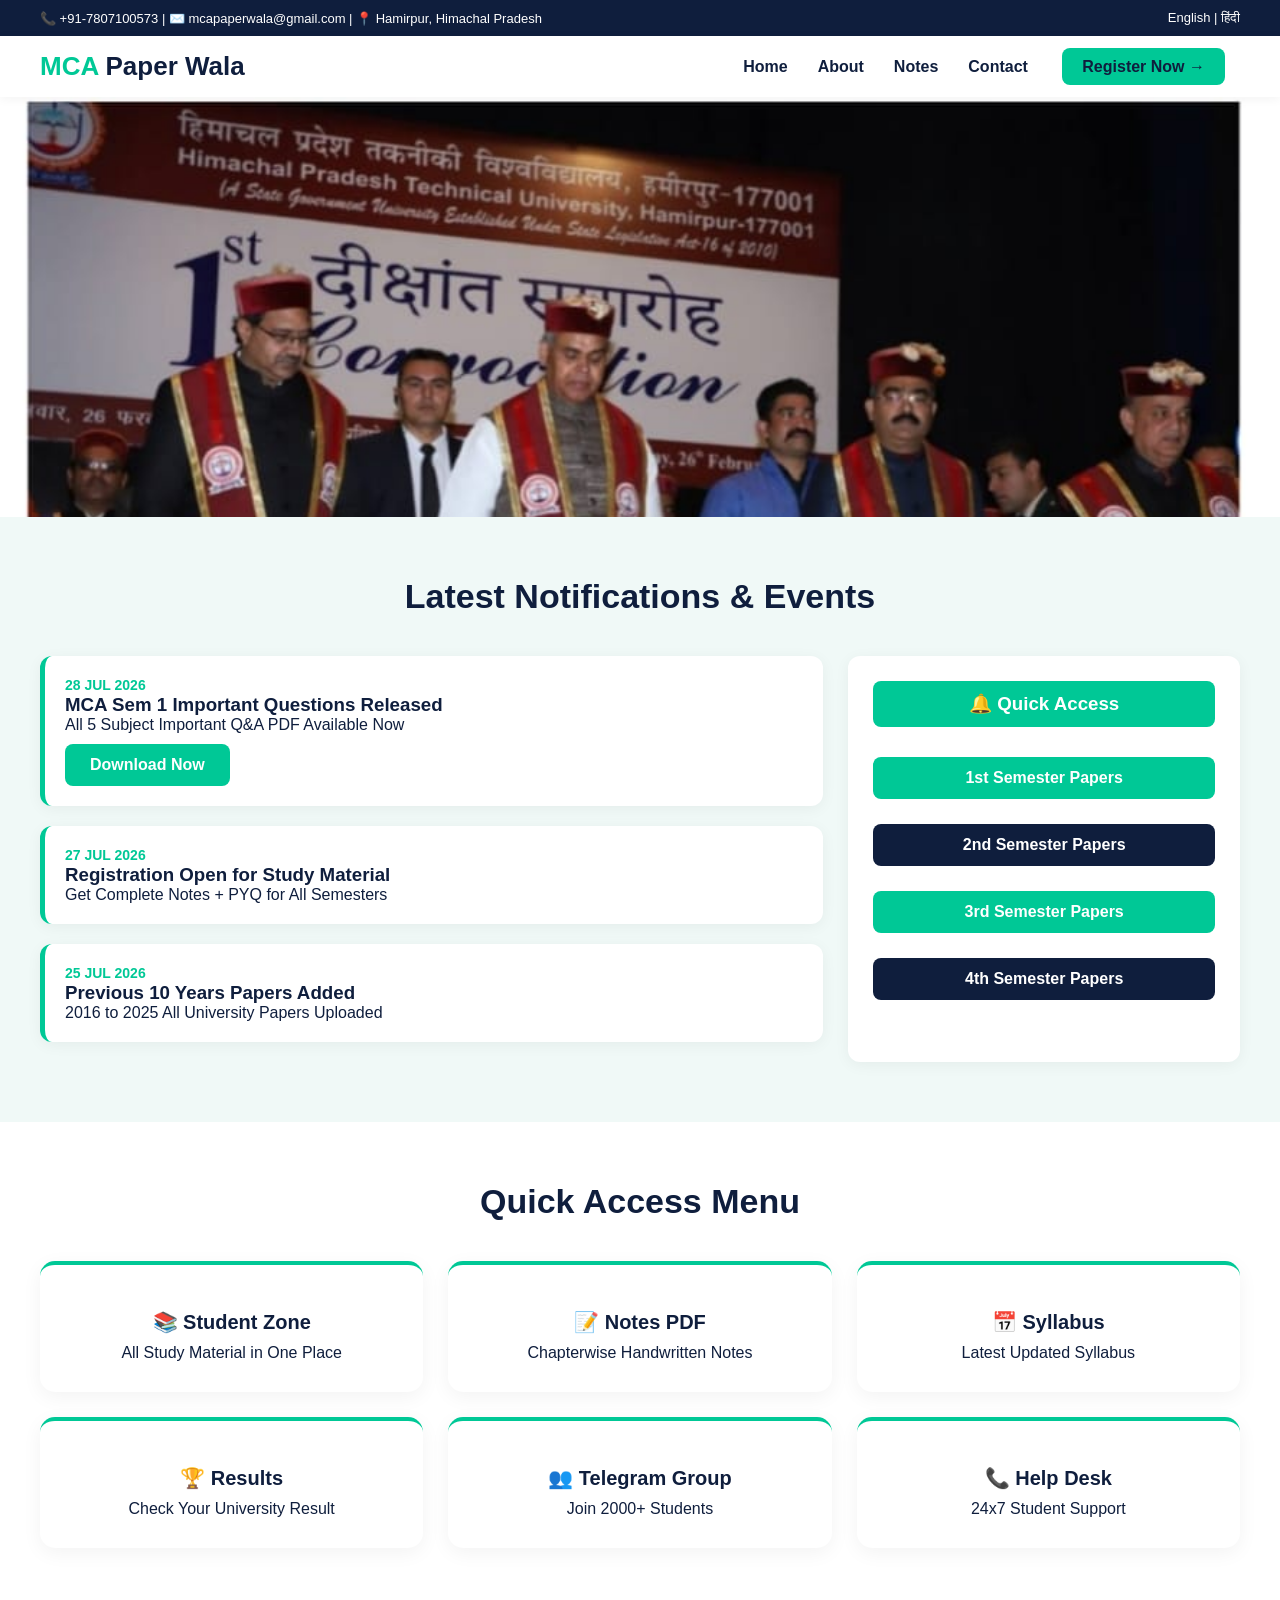
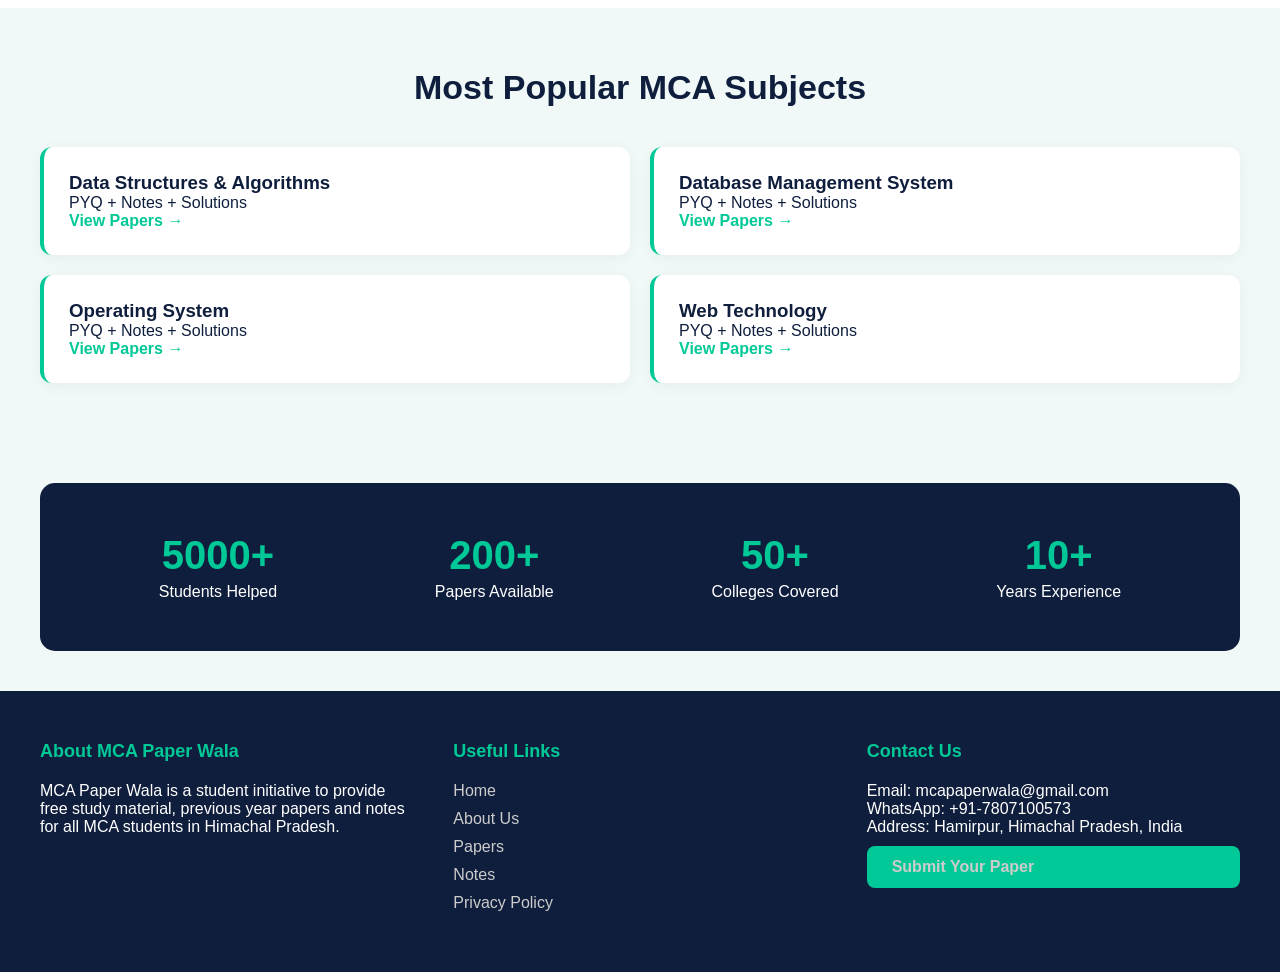
==== index.html @ 7e5f07be "Update index.html" ====
<!DOCTYPE html>
<html lang="hi">
<head>
<meta charset="UTF-8">
<meta name="viewport" content="width=device-width, initial-scale=1.0">
<title>MCA Paper Wala - Himachal MCA University</title>
<style>
:root{
  --navy: #0f1e3d;
  --teal: #00c896;
  --light-bg: #f0f9f7;
  --white: #ffffff;
}
*{margin:0;padding:0;box-sizing:border-box;font-family:'Segoe UI', Arial, sans-serif}
body{background:var(--light-bg);color:var(--navy)}
a{text-decoration:none}

/* TOP BAR */
.topbar{background:var(--navy);color:white;padding:10px 40px;font-size:13px;display:flex;justify-content:space-between;align-items:center}
.topbar a{color:white;margin:0 8px}

/* HEADER */
.header{background:var(--white);padding:15px 40px;display:flex;justify-content:space-between;align-items:center;box-shadow:0 2px 10px rgba(0,0,0,0.05);position:sticky;top:0;z-index:100}
.header h1{color:var(--teal);font-size:26px}
.header h1 span{color:var(--navy)}
.nav a{margin:0 15px;color:var(--navy);font-weight:600;transition:0.3s}
.nav a:hover{color:var(--teal)}
.btn-contact{background:var(--teal);color:white;padding:10px 20px;border-radius:8px;font-weight:bold;transition:0.3s}
.btn-contact:hover{background:#00a87a}

/* SLIDER */
.slider{position:relative;width:100%;height:420px;overflow:hidden;background:#000}
.slides{display:flex;width:400%;animation:slide 15s infinite}
.slide{width:25%;position:relative}
.slide img{width:100%;height:420px;object-fit:cover}
.slide-text{position:absolute;bottom:40px;left:50px;color:white;background:rgba(15,30,61,0.8);padding:20px 30px;border-radius:10px;max-width:500px}
.slide-text h2{color:var(--teal);font-size:28px;margin-bottom:5px}
@keyframes slide{
 0%{margin-left:0} 20%{margin-left:0}
 25%{margin-left:-100%} 45%{margin-left:-100%}
 50%{margin-left:-200%} 70%{margin-left:-200%}
 75%{margin-left:-300%} 95%{margin-left:-300%}
}

/* SECTIONS */
.section{padding:60px 40px}
.section h2{text-align:center;color:var(--navy);margin-bottom:40px;font-size:34px}

/* NOTIFICATIONS */
.notice-grid{display:grid;grid-template-columns:2fr 1fr;gap:25px}
.notice-box{background:white;padding:20px;border-radius:12px;box-shadow:0 3px 15px rgba(0,0,0,0.05);border-left:5px solid var(--teal);margin-bottom:20px;transition:0.3s}
.notice-box:hover{transform:translateX(5px)}
.notice-box span{color:var(--teal);font-weight:bold;font-size:14px}
.notice-sidebar{background:white;padding:25px;border-radius:12px;box-shadow:0 3px 15px rgba(0,0,0,0.05)}
.notice-sidebar h3{background:var(--teal);color:white;padding:12px;border-radius:8px;text-align:center;margin-bottom:20px}

/* CARDS */
.cards{display:grid;grid-template-columns:repeat(3,1fr);gap:25px}
.card{background:var(--white);padding:30px;border-radius:15px;text-align:center;box-shadow:0 5px 20px rgba(0,0,0,0.05);border-top:4px solid var(--teal);transition:0.3s}
.card:hover{transform:translateY(-8px);box-shadow:0 8px 25px rgba(0,201,150,0.2)}
.card h3{color:var(--navy);margin:15px 0 10px;font-size:20px}

/* PROGRAMS */
.program-grid{display:grid;grid-template-columns:repeat(2,1fr);gap:20px}
.program-card{background:white;padding:25px;border-radius:12px;box-shadow:0 3px 15px rgba(0,0,0,0.05);border-left:4px solid var(--teal)}
.program-card a{color:var(--teal);font-weight:bold}

/* STATS */
.stats{display:flex;justify-content:space-around;background:var(--navy);color:white;padding:50px 40px;border-radius:15px;margin:40px;text-align:center}
.stats h2{color:var(--teal);font-size:40px;margin-bottom:5px}

/* FOOTER */
.footer{background:var(--navy);color:white;padding:50px 40px;display:grid;grid-template-columns:repeat(3,1fr);gap:40px}
.footer h4{color:var(--teal);margin-bottom:20px;font-size:18px}
.footer a{color:#ccc;display:block;margin:10px 0;transition:0.3s}
.footer a:hover{color:var(--teal)}

/* BUTTONS */
.btn-form{background:var(--teal);color:white;padding:12px 25px;border-radius:8px;display:inline-block;font-weight:bold;margin-top:10px;transition:0.3s}
.btn-form:hover{background:#00a87a}
</style>
</head>
<body>

<div class="topbar">
  <div>📞 +91-7807100573 | ✉️ mcapaperwala@gmail.com | 📍 Hamirpur, Himachal Pradesh</div>
  <div>English | हिंदी</div>
</div>

<div class="header">
  <h1>MCA <span>Paper Wala</span></h1>
  <div class="nav">
    <a href="home.html">Home</a><a href="about.html">About</a><a href="#">Notes</a><a href="contact.html">Contact</a>
    <a href="https://docs.google.com/forms/d/e/1FAIpQLSftZk3OR7SkCFFyH87PvgUUuGNHe38t-pFVLZ9799YtoOg_xA/viewform?usp=header" target="_blank" class="btn-contact">Register Now →</a>
  </div>
</div>

<!-- SLIDER SECTION -->
<div class="slider">
  <div class="slides">
    <div class="slide">
      <img src="slide2.jpg.jpeg" alt="Tech Fest" style="width:100%; height:auto; display:block;">
      <div class="slide-text">
        <h2>Annual Tech Fest 2026</h2>
        <p>Student won 1st prize in Activity</p>
      </div>
    </div>
    <div class="slide">
      <img src="slide1.jpg" alt="Event 2">
      <div class="slide-text">
        <h2>Himachal Pradesh Technical University </h2>
        <p>MCA Students courses  in Coding & Web Development</p>
      </div>
    </div>
    <div class="slide">
      <img src="slide3.jpg.jpeg" alt="Event 3">
      <div class="slide-text">
        <h2>Free Paper on Library</h2>
        <p>Previous Year Papers distributed to 500+ MCA Students</p>
      </div>
    </div>
    <div class="slide">
      <img src="slide4.jpeg" alt="Event 4">
      <div class="slide-text">
        <h2>Guest Lecture on AI & Data Science</h2>
        <p>Industry Experts from Google & Microsoft shared knowledge</p>
      </div>
    </div>
  </div>
</div>

<!-- NOTIFICATIONS SECTION -->
<div class="section">
  <h2>Latest Notifications & Events</h2>
  <div class="notice-grid">
    <div>
      <div class="notice-box">
        <span>28 JUL 2026</span> 
        <h3>MCA Sem 1 Important Questions Released</h3>
        <p>All 5 Subject Important Q&A PDF Available Now</p>
        <a href="https://docs.google.com/forms/d/e/1FAIpQLSftZk3OR7SkCFFyH87PvgUUuGNHe38t-pFVLZ9799YtoOg_xA/viewform?usp=header" target="_blank" class="btn-form">Download Now</a>
      </div>
      <div class="notice-box">
        <span>27 JUL 2026</span> 
        <h3>Registration Open for Study Material</h3>
        <p>Get Complete Notes + PYQ for All Semesters</p>
      </div>
      <div class="notice-box">
        <span>25 JUL 2026</span> 
        <h3>Previous 10 Years Papers Added</h3>
        <p>2016 to 2025 All University Papers Uploaded</p>
      </div>
    </div>
    <div class="notice-sidebar">
      <h3>🔔 Quick Access</h3>
      <a href="#" class="btn-form" style="width:100%;text-align:center;margin-bottom:15px">1st Semester Papers</a>
      <a href="#" class="btn-form" style="width:100%;text-align:center;margin-bottom:15px;background:var(--navy)">2nd Semester Papers</a>
      <a href="semester3.html" class="btn-form" style="width:100%;text-align:center;margin-bottom:15px">3rd Semester Papers</a>
      <a href="#" class="btn-form" style="width:100%;text-align:center;background:var(--navy)">4th Semester Papers</a>
    </div>
  </div>
</div>

<!-- QUICK ACCESS SECTION -->
<div class="section" style="background:white">
  <h2>Quick Access Menu</h2>
  <div class="cards">
    <div class="card"><h3>📚 Student Zone</h3><p>All Study Material in One Place</p></div>
    <div class="card"><h3>📝 Notes PDF</h3><p>Chapterwise Handwritten Notes</p></div>
    <div class="card"><a href="syllabus.html" style="text-decoration:none; color:inherit;"> <h3>📅 Syllabus</h3><p>Latest Updated Syllabus</p></a></div>
    <div class="card"><h3>🏆 Results</h3><p>Check Your University Result</p></div>
    <div class="card"><h3>👥 Telegram Group</h3><p>Join 2000+ Students</p></div>
    <div class="card"><h3>📞 Help Desk</h3><p>24x7 Student Support</p></div>
  </div>
</div>

<!-- PROGRAMS SECTION -->
<div class="section">
  <h2>Most Popular MCA Subjects</h2>
  <div class="program-grid">
    <div class="program-card"><h3>Data Structures & Algorithms</h3><p>PYQ + Notes + Solutions</p><a href="#">View Papers →</a></div>
    <div class="program-card"><h3>Database Management System</h3><p>PYQ + Notes + Solutions</p><a href="#">View Papers →</a></div>
    <div class="program-card"><h3>Operating System</h3><p>PYQ + Notes + Solutions</p><a href="#">View Papers →</a></div>
    <div class="program-card"><h3>Web Technology</h3><p>PYQ + Notes + Solutions</p><a href="#">View Papers →</a></div>
  </div>
</div>

<!-- STATS SECTION -->
<div class="stats">
  <div><h2>5000+</h2>Students Helped</div>
  <div><h2>200+</h2>Papers Available</div>
  <div><h2>50+</h2>Colleges Covered</div>
  <div><h2>10+</h2>Years Experience</div>
</div>

<!-- FOOTER SECTION -->
<div class="footer">
  <div>
    <h4>About MCA Paper Wala</h4>
    <p>MCA Paper Wala is a student initiative to provide free study material, previous year papers and notes for all MCA students in Himachal Pradesh.</p>
  </div>
  <div>
    <h4>Useful Links</h4>
    <a href="#">Home</a>
    <a href="#">About Us</a>
    <a href="#">Papers</a>
    <a href="#">Notes</a>
    <a href="#">Privacy Policy</a>
  </div>
  <div>
    <h4>Contact Us</h4>
    <p>Email: mcapaperwala@gmail.com</p>
    <p>WhatsApp: +91-7807100573</p>
    <p>Address: Hamirpur, Himachal Pradesh, India</p>
    <a href="https://docs.google.com/forms/d/e/1FAIpQLSftZk3OR7SkCFFyH87PvgUUuGNHe38t-pFVLZ9799YtoOg_xA/viewform?usp=header" target="_blank" class="btn-form">Submit Your Paper</a>
  </div>
</div>

</body>
</html>
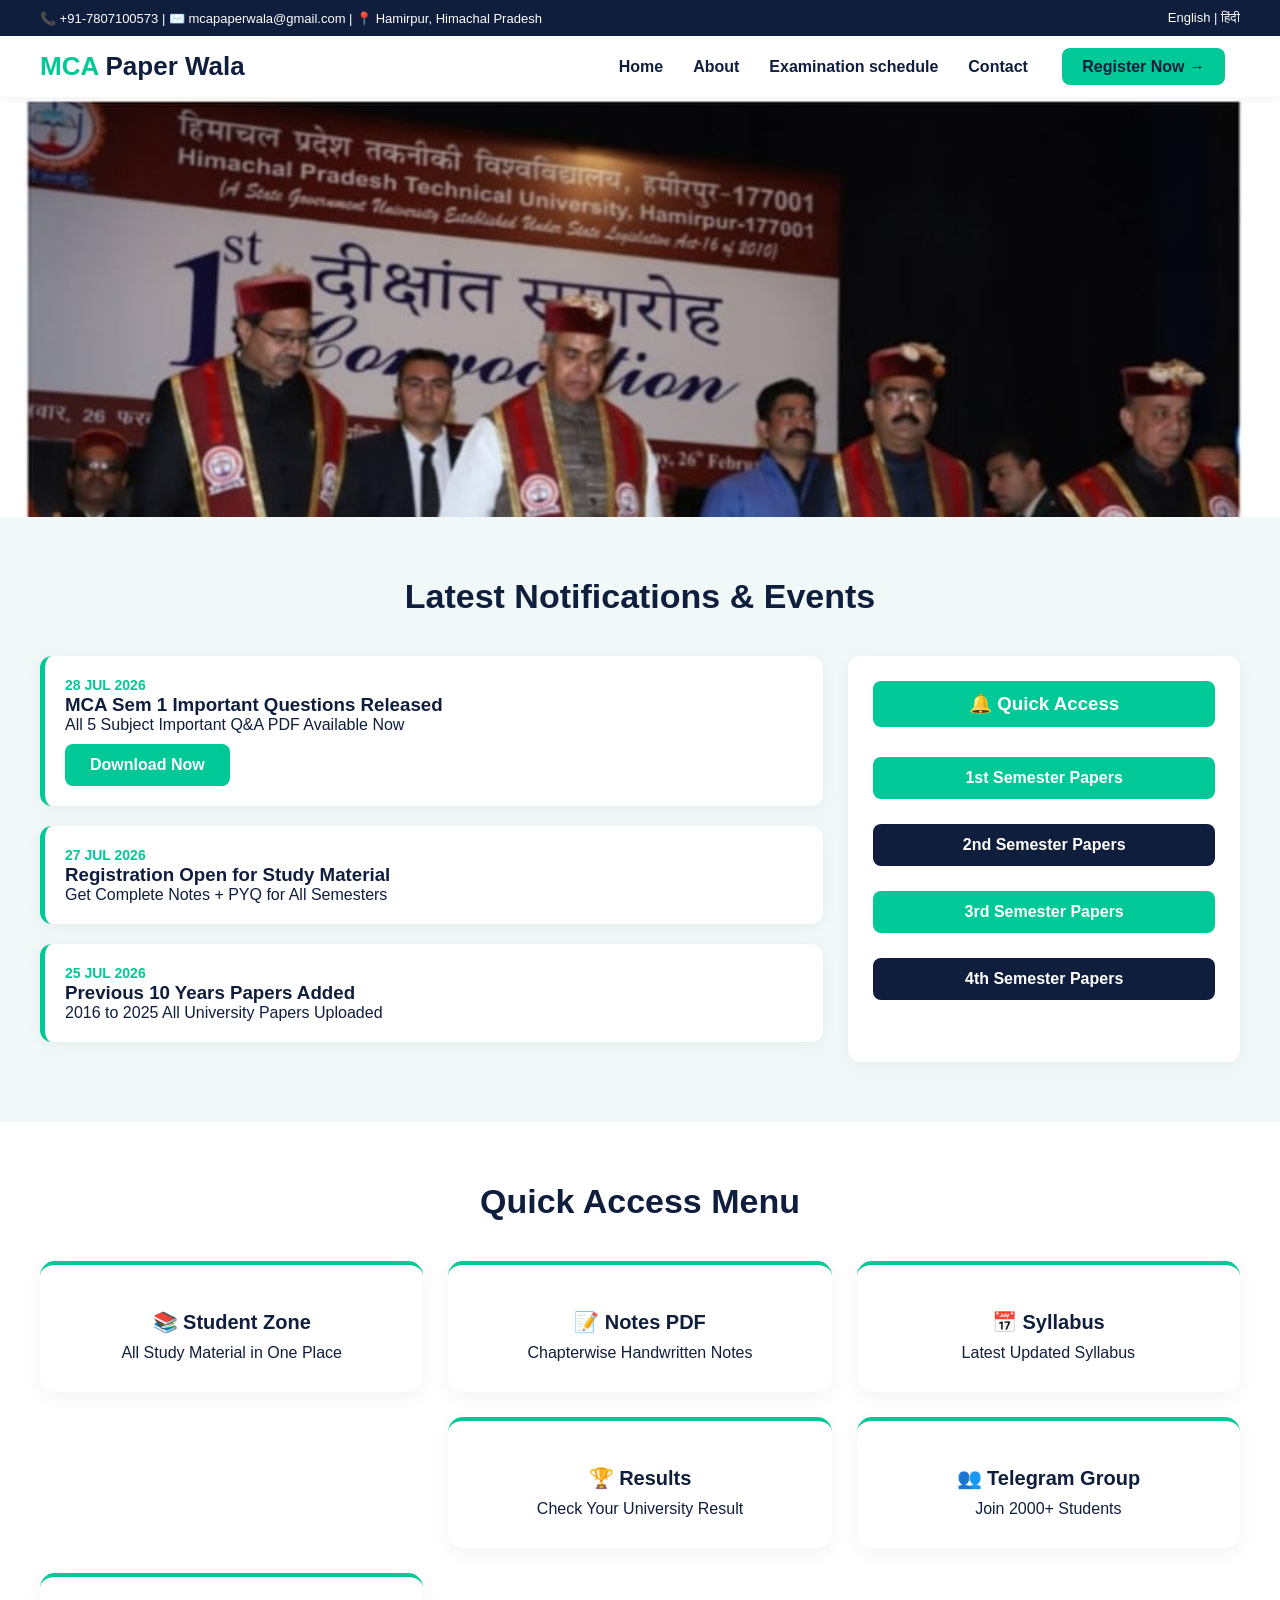
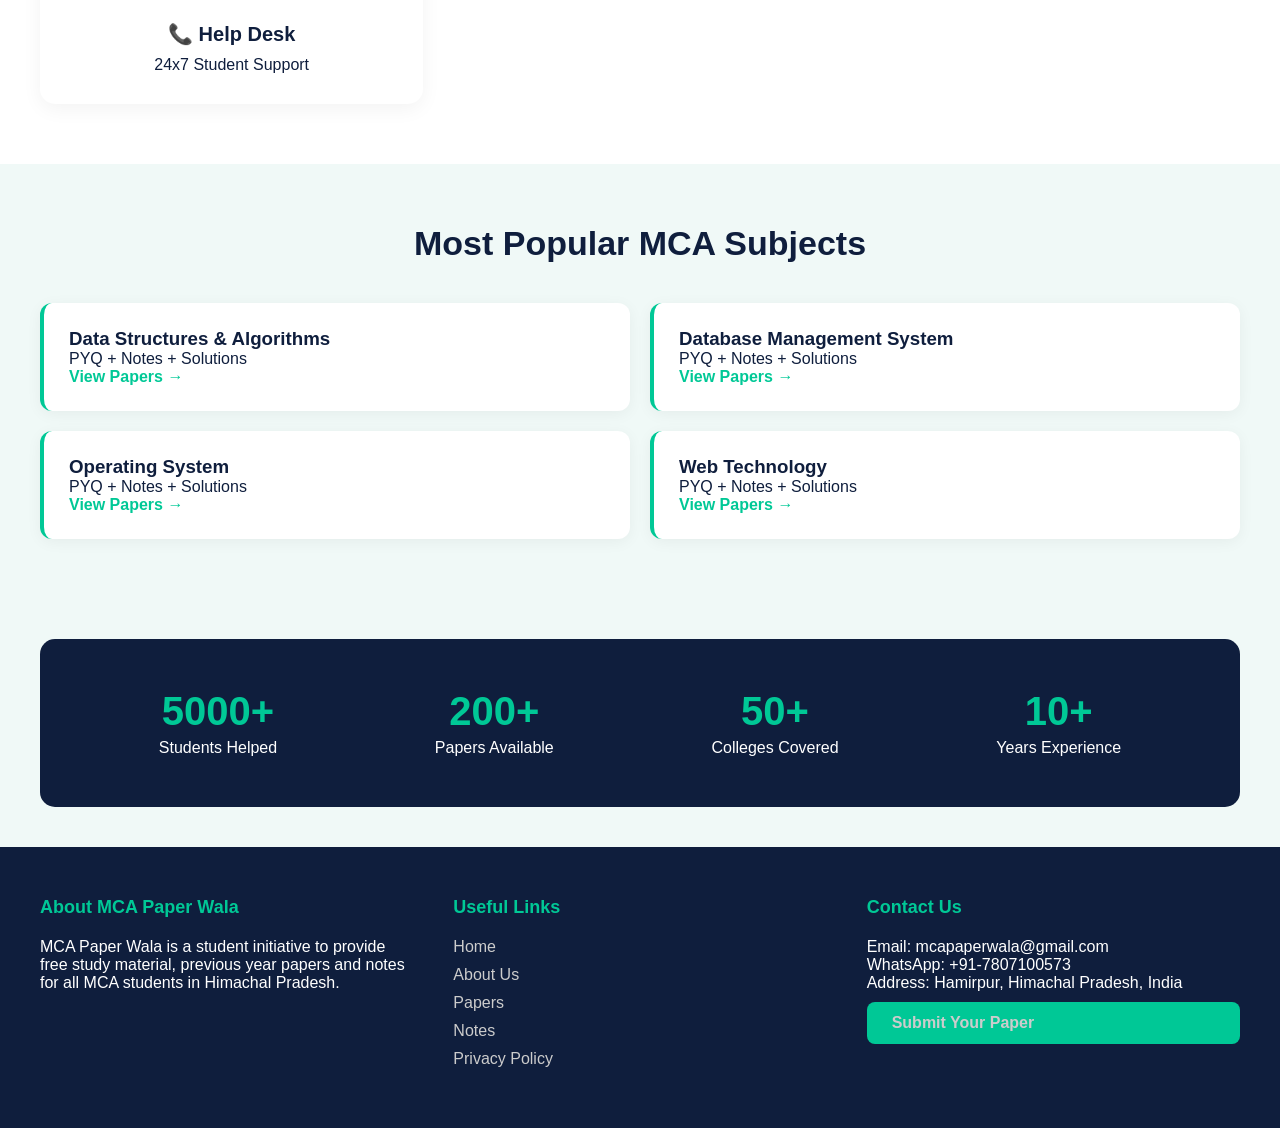
==== commit dfea6906: "Fix HTML encoding issues and update links" ====
--- a/index.html
+++ b/index.html
@@ -90,7 +90,7 @@
 <div class="header">
   <h1>MCA <span>Paper Wala</span></h1>
   <div class="nav">
-    <a href="home.html">Home</a><a href="about.html">About</a><a href="#">Notes</a><a href="contact.html">Contact</a>
+    <a href="home.html">Home</a><a href="about.html">About</a><a href="Examination schedule.html">Examination schedule</a><a href="contact.html">Contact</a>
     <a href="https://docs.google.com/forms/d/e/1FAIpQLSftZk3OR7SkCFFyH87PvgUUuGNHe38t-pFVLZ9799YtoOg_xA/viewform?usp=header" target="_blank" class="btn-contact">Register Now →</a>
   </div>
 </div>
@@ -153,10 +153,10 @@
     </div>
     <div class="notice-sidebar">
       <h3>🔔 Quick Access</h3>
-      <a href="#" class="btn-form" style="width:100%;text-align:center;margin-bottom:15px">1st Semester Papers</a>
-      <a href="#" class="btn-form" style="width:100%;text-align:center;margin-bottom:15px;background:var(--navy)">2nd Semester Papers</a>
+      <a href="semester1.html" class="btn-form" style="width:100%;text-align:center;margin-bottom:15px">1st Semester Papers</a>
+      <a href="semester2.html" class="btn-form" style="width:100%;text-align:center;margin-bottom:15px;background:var(--navy)">2nd Semester Papers</a>
       <a href="semester3.html" class="btn-form" style="width:100%;text-align:center;margin-bottom:15px">3rd Semester Papers</a>
-      <a href="#" class="btn-form" style="width:100%;text-align:center;background:var(--navy)">4th Semester Papers</a>
+      <a href="semester4.html" class="btn-form" style="width:100%;text-align:center;background:var(--navy)">4th Semester Papers</a>
     </div>
   </div>
 </div>
@@ -168,7 +168,8 @@
     <div class="card"><h3>📚 Student Zone</h3><p>All Study Material in One Place</p></div>
     <div class="card"><h3>📝 Notes PDF</h3><p>Chapterwise Handwritten Notes</p></div>
     <div class="card"><a href="syllabus.html" style="text-decoration:none; color:inherit;"> <h3>📅 Syllabus</h3><p>Latest Updated Syllabus</p></a></div>
-    <div class="card"><h3>🏆 Results</h3><p>Check Your University Result</p></div>
+    <a href="https://himturesult.indiaresults.com/hp/himtu/hp-himtu/query.aspx?chk=Y&id=1800266831" target="_blank" style="text-decoration:none; color:inherit;">
+    <div class="card"><h3>🏆 Results</h3><p>Check Your University Result</p></a></div>
     <div class="card"><h3>👥 Telegram Group</h3><p>Join 2000+ Students</p></div>
     <div class="card"><h3>📞 Help Desk</h3><p>24x7 Student Support</p></div>
   </div>
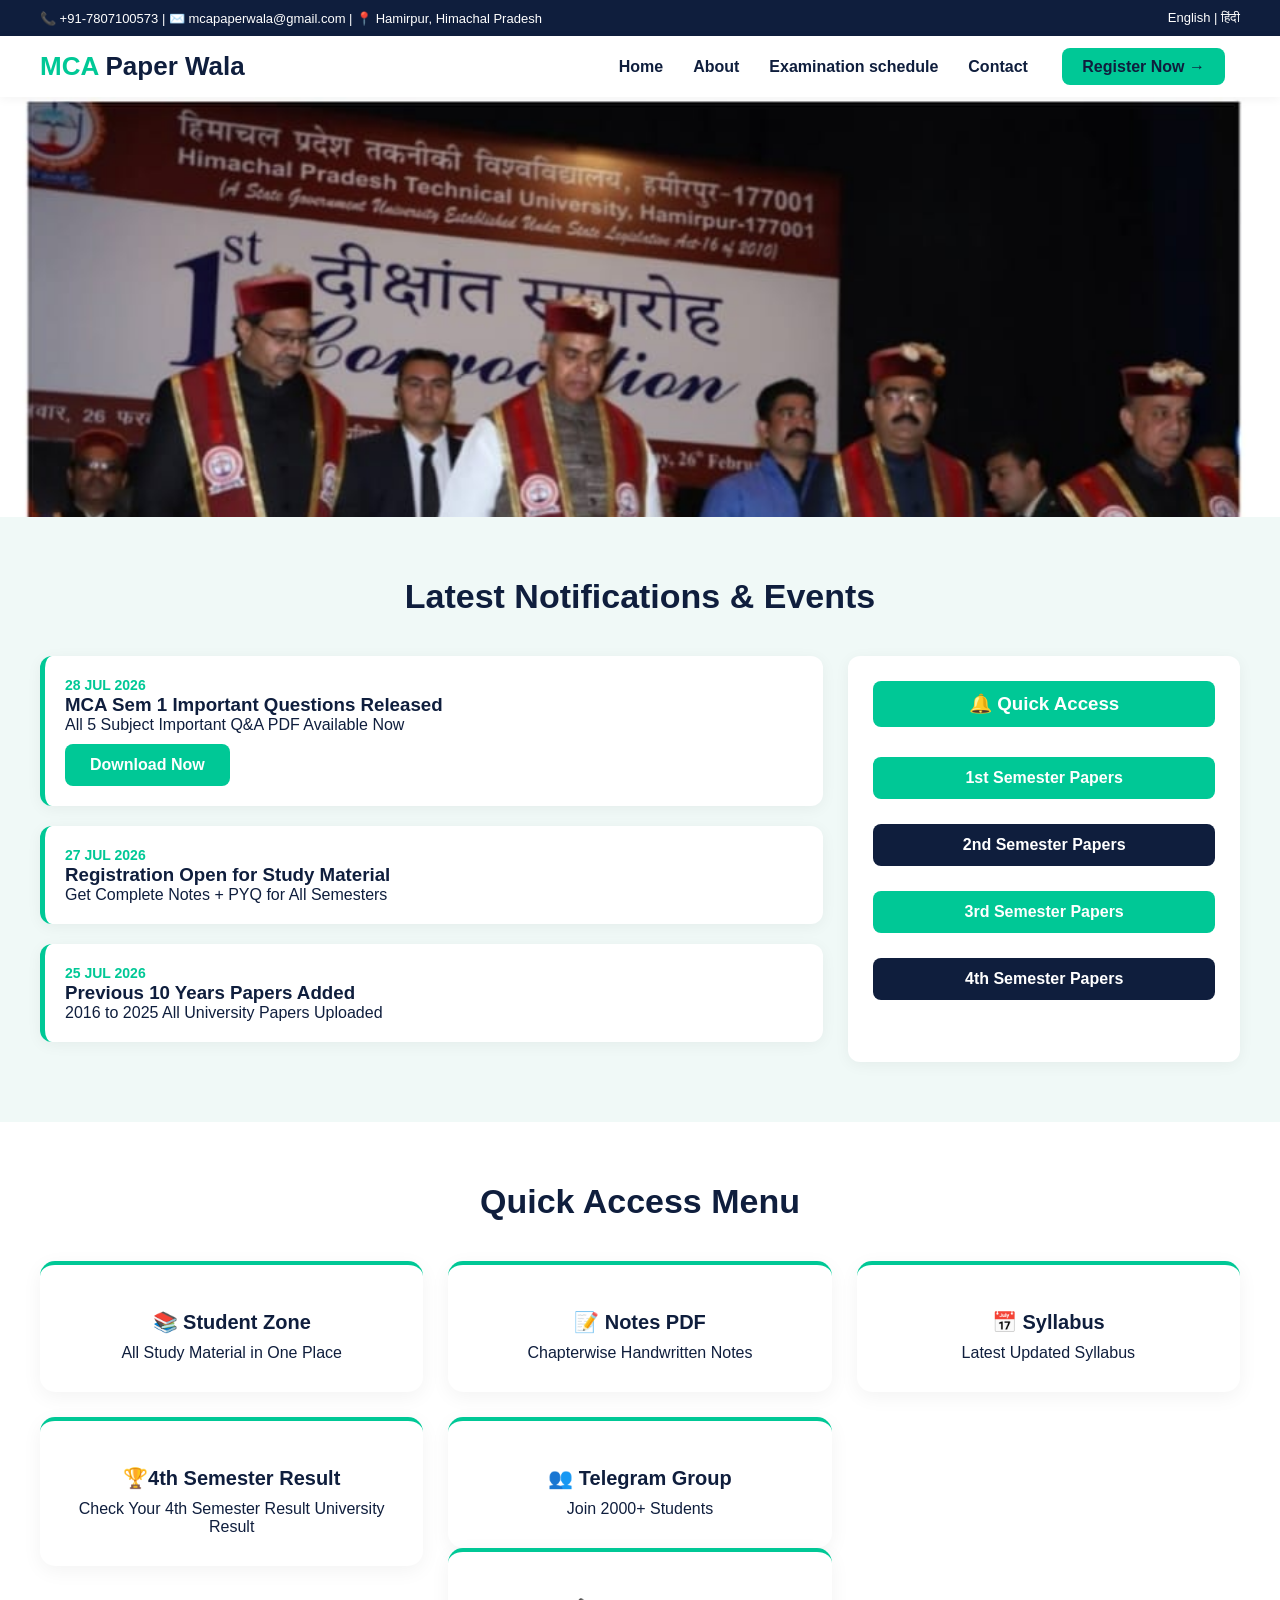
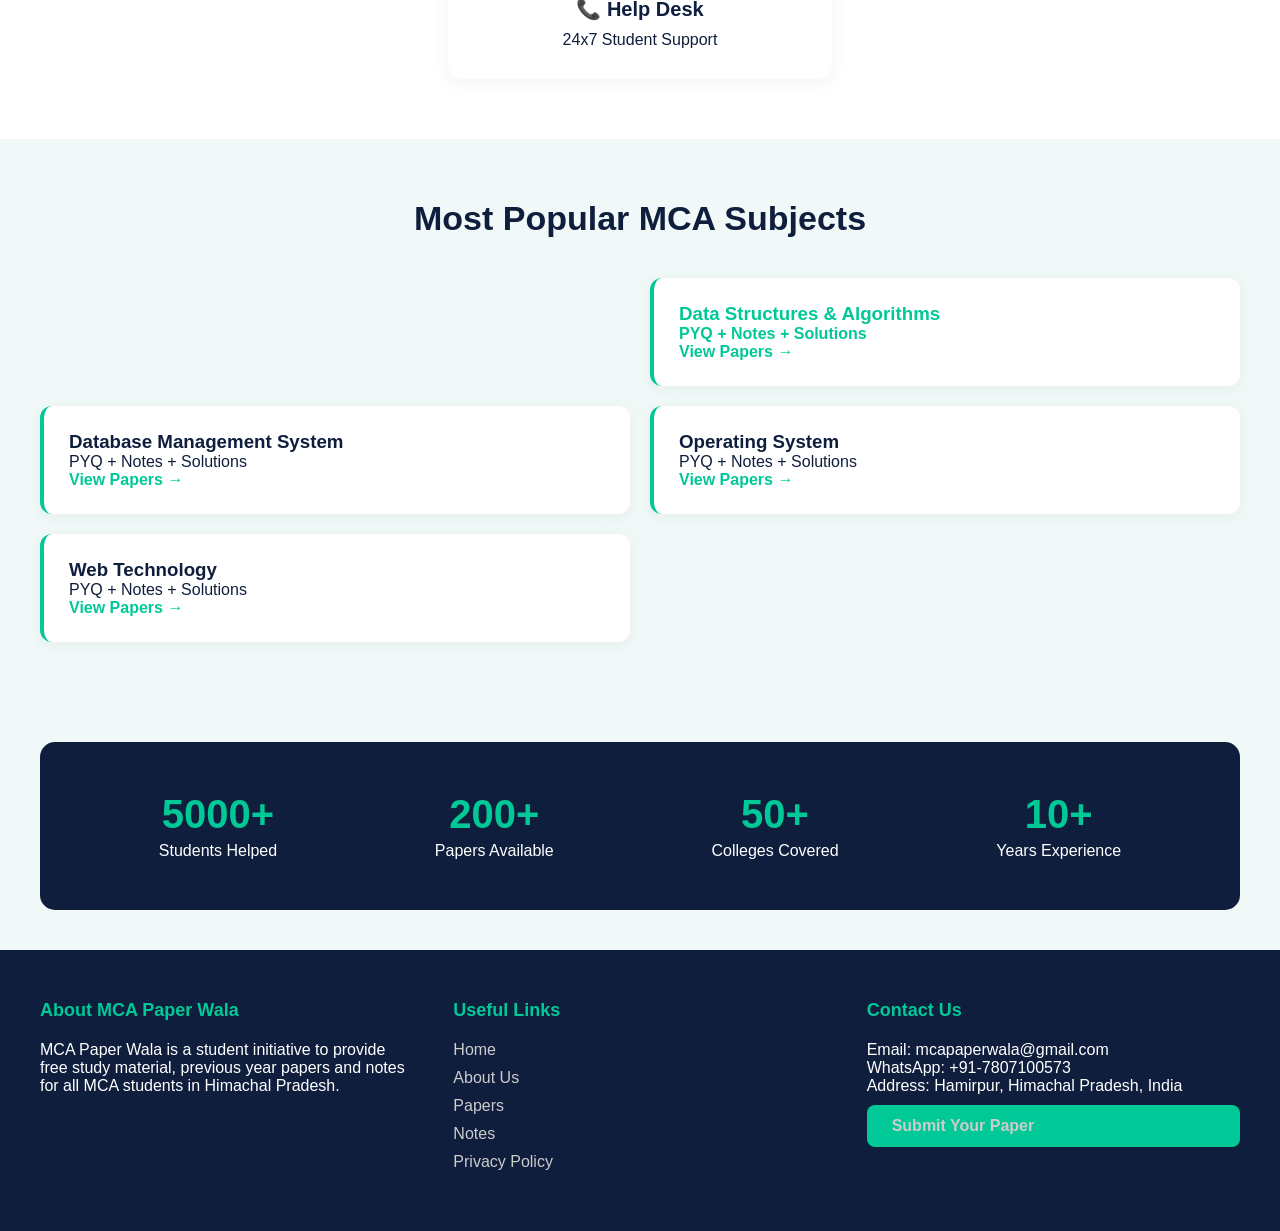
==== commit d617f4d3: "Fix HTML encoding issues in index.html" ====
--- a/index.html
+++ b/index.html
@@ -168,8 +168,9 @@
     <div class="card"><h3>📚 Student Zone</h3><p>All Study Material in One Place</p></div>
     <div class="card"><h3>📝 Notes PDF</h3><p>Chapterwise Handwritten Notes</p></div>
     <div class="card"><a href="syllabus.html" style="text-decoration:none; color:inherit;"> <h3>📅 Syllabus</h3><p>Latest Updated Syllabus</p></a></div>
-    <a href="https://himturesult.indiaresults.com/hp/himtu/hp-himtu/query.aspx?chk=Y&id=1800266831" target="_blank" style="text-decoration:none; color:inherit;">
-    <div class="card"><h3>🏆 Results</h3><p>Check Your University Result</p></a></div>
+    <a href="https://himturesult.indiaresults.com/hp/himtu/hp-himtu/query.aspx?chk=Y&id=1800266831" target="_blank" style="text-decoration:none; color:inherit; display:block;">
+    <div class="card"><h3>🏆4th Semester Result</h3><p>Check Your 4th Semester Result University Result</p></div>
+      <a/>
     <div class="card"><h3>👥 Telegram Group</h3><p>Join 2000+ Students</p></div>
     <div class="card"><h3>📞 Help Desk</h3><p>24x7 Student Support</p></div>
   </div>
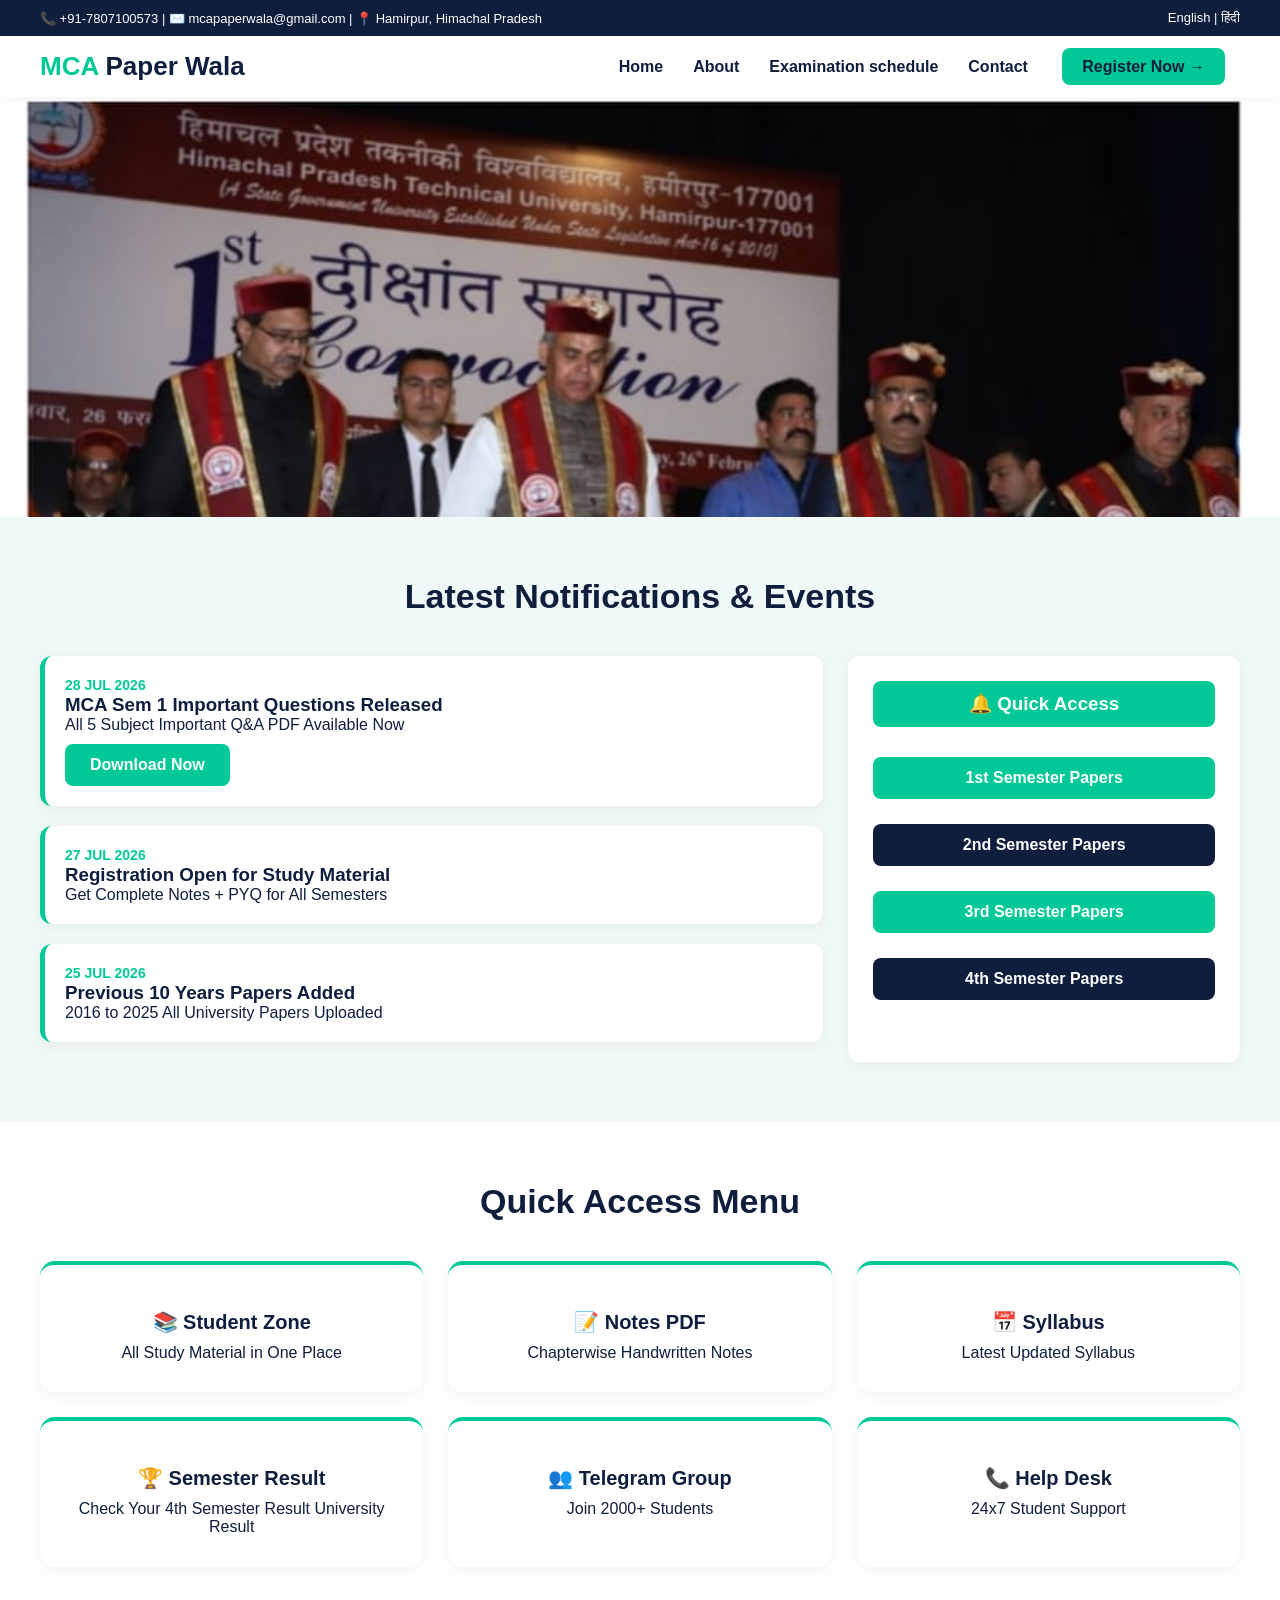
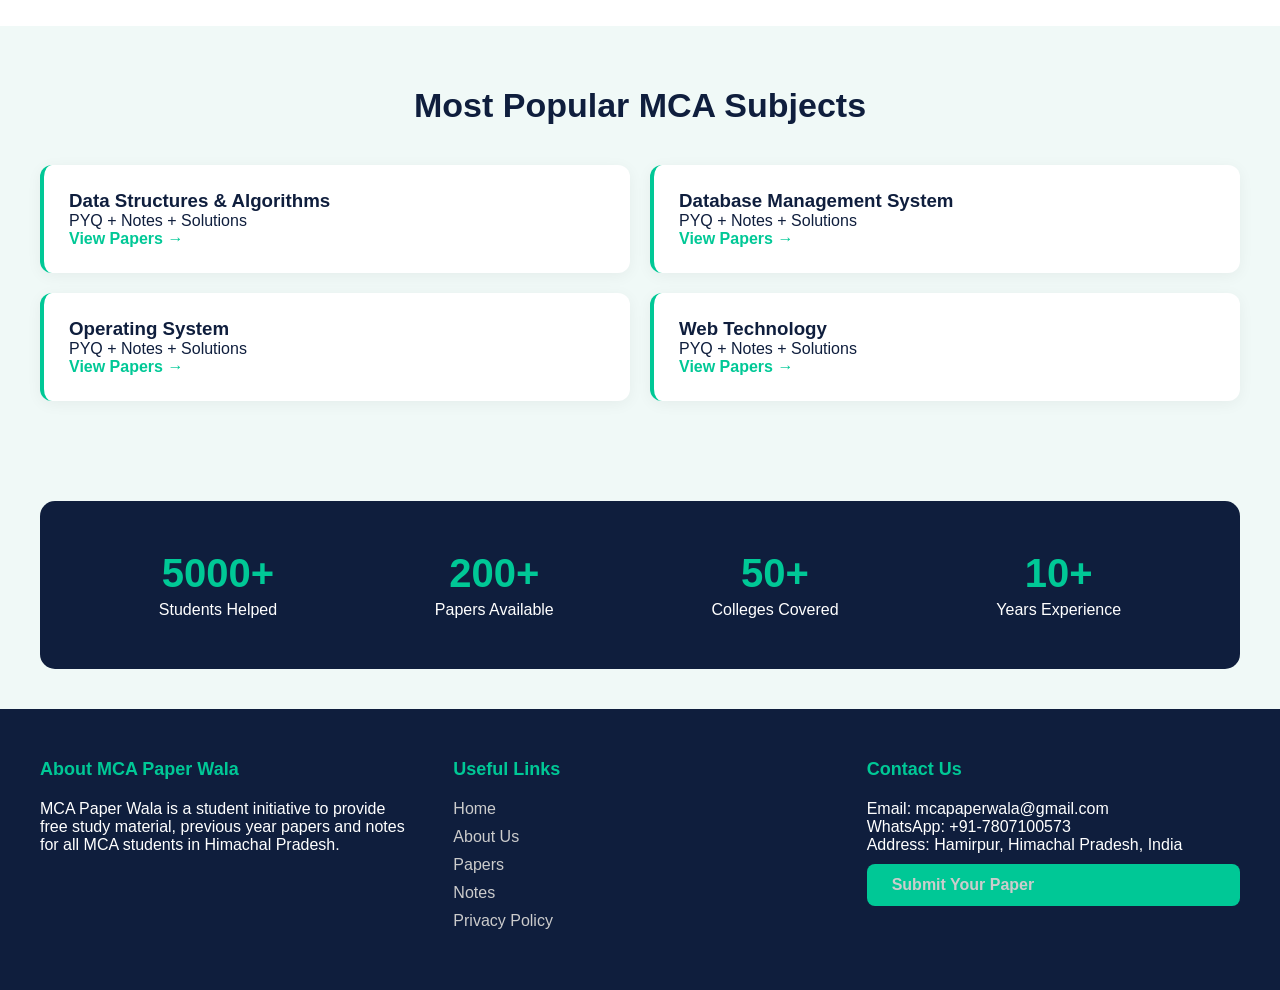
==== commit 6d839035: "Update index.html" ====
--- a/index.html
+++ b/index.html
@@ -169,8 +169,8 @@
     <div class="card"><h3>📝 Notes PDF</h3><p>Chapterwise Handwritten Notes</p></div>
     <div class="card"><a href="syllabus.html" style="text-decoration:none; color:inherit;"> <h3>📅 Syllabus</h3><p>Latest Updated Syllabus</p></a></div>
     <a href="https://himturesult.indiaresults.com/hp/himtu/hp-himtu/query.aspx?chk=Y&id=1800266831" target="_blank" style="text-decoration:none; color:inherit; display:block;">
-    <div class="card"><h3>🏆4th Semester Result</h3><p>Check Your 4th Semester Result University Result</p></div>
-      <a/>
+  <div class="card"><h3>🏆 Semester Result</h3><p>Check Your 4th Semester Result University Result</p></div>
+</a>
     <div class="card"><h3>👥 Telegram Group</h3><p>Join 2000+ Students</p></div>
     <div class="card"><h3>📞 Help Desk</h3><p>24x7 Student Support</p></div>
   </div>
